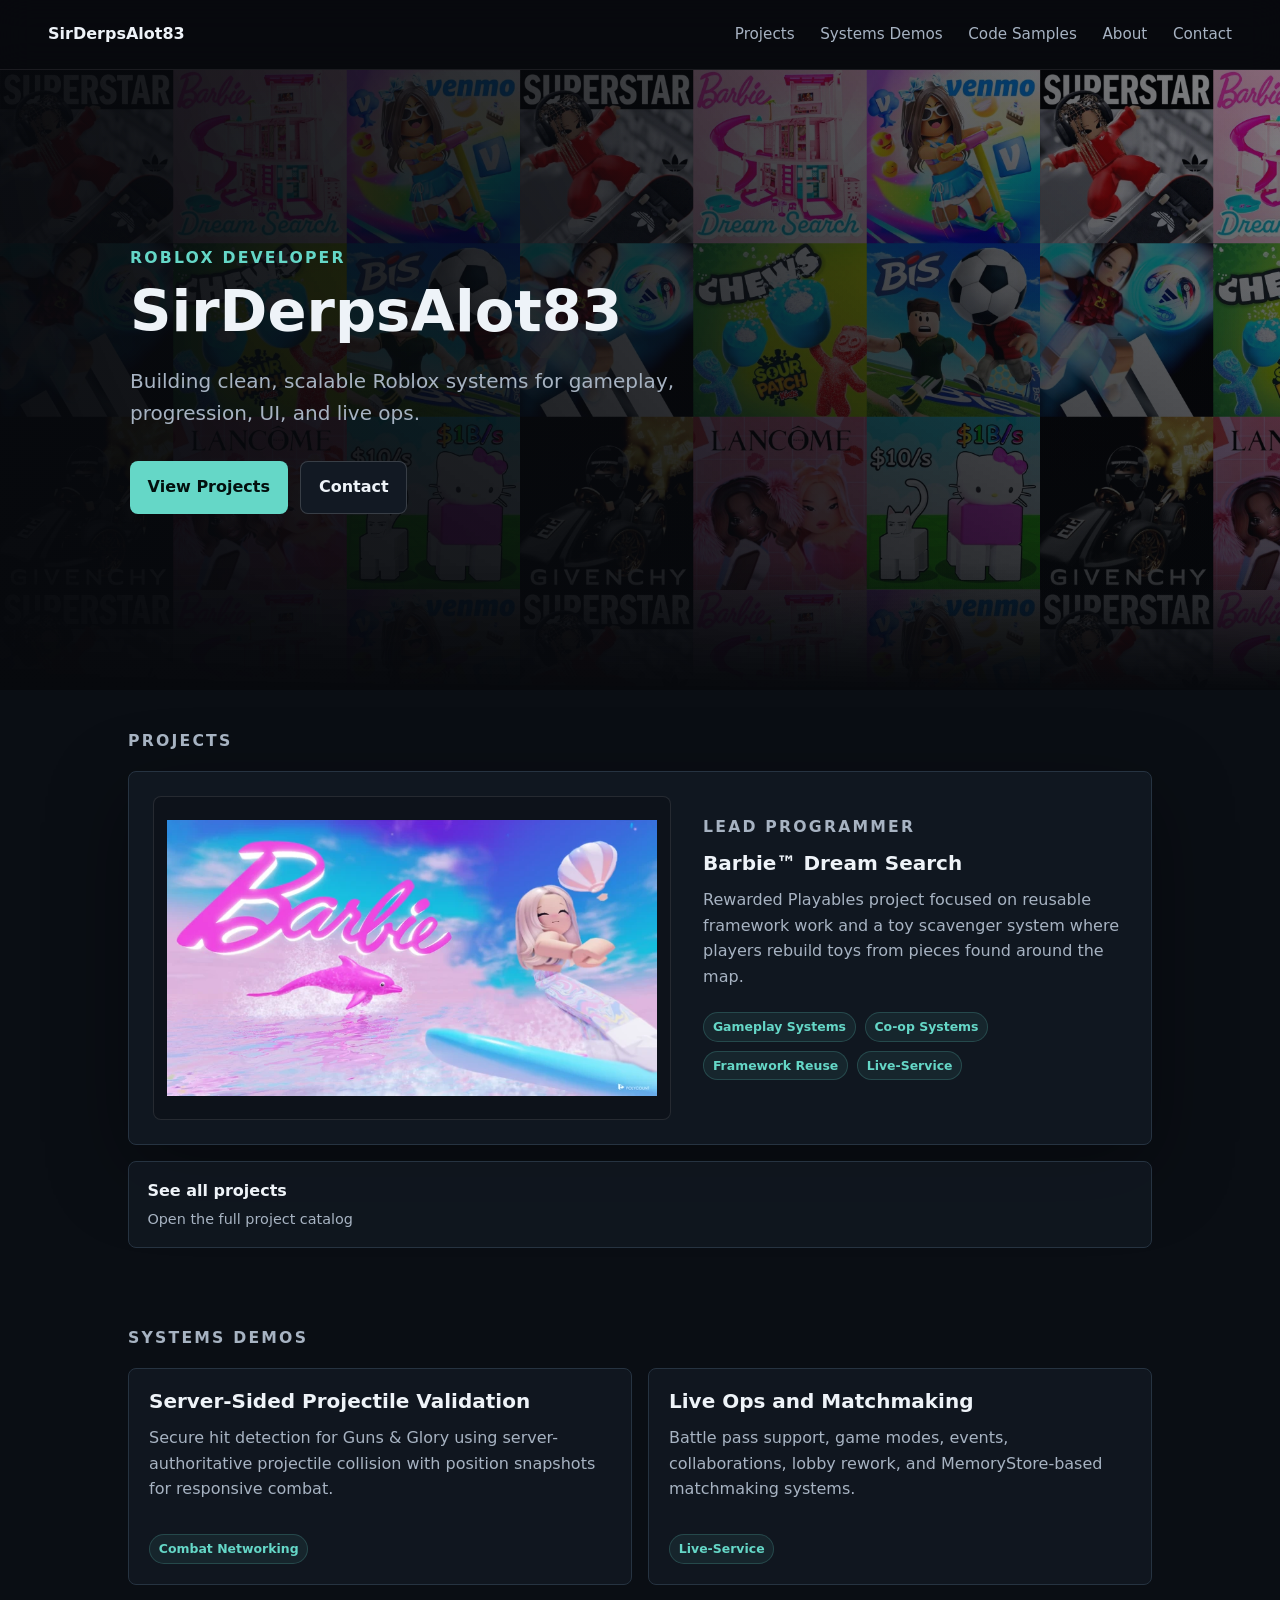
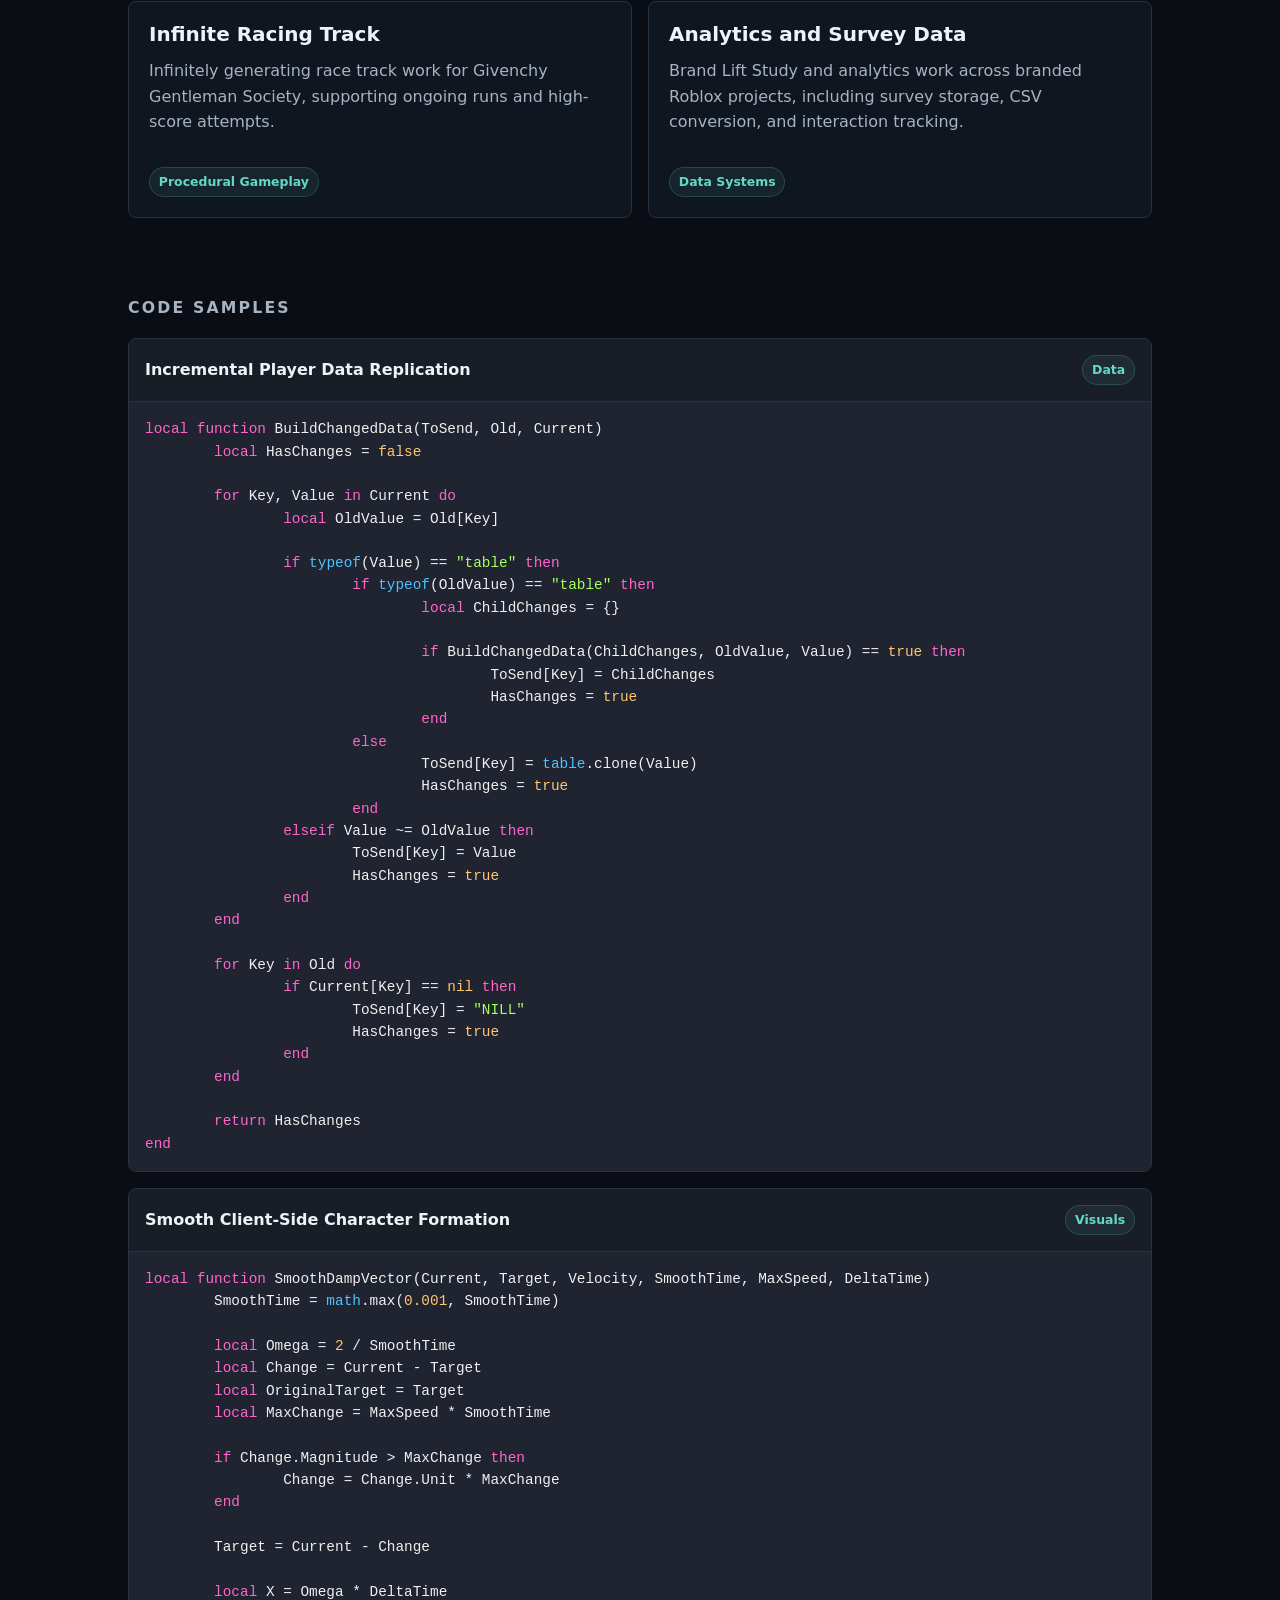
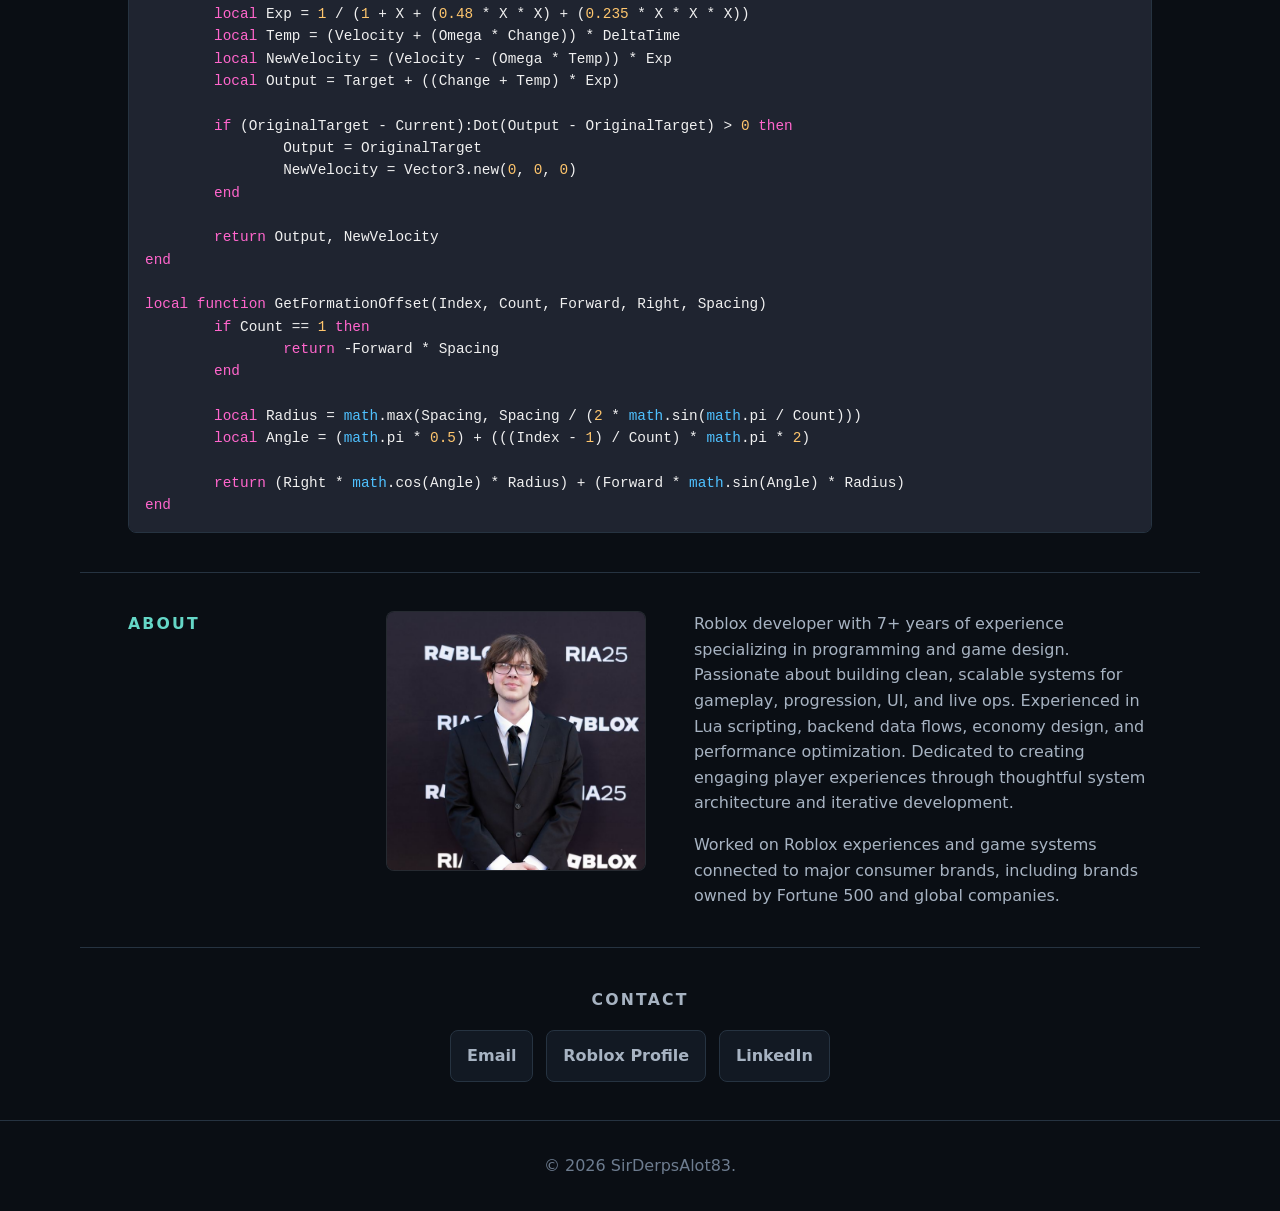
==== index.html @ 16635520 "Build website" ====
<!DOCTYPE html>
<html lang="en">
  <head>
    <meta charset="UTF-8" />
    <meta name="viewport" content="width=device-width, initial-scale=1.0" />
    <meta
      name="description"
      content="Building clean, scalable Roblox systems for gameplay, progression, UI, and live operations."
    />
    <title>SirDerpsAlot83 | Roblox Systems Programmer</title>
    <link rel="stylesheet" href="style.css" />
  </head>
  <body>
    <header class="site-header">
      <a class="brand" href="#top" aria-label="SirDerpsAlot83 home">
        <span>SirDerpsAlot83</span>
      </a>

      <button class="nav-toggle" type="button" aria-expanded="false" aria-controls="site-nav">
        <span class="sr-only">Toggle navigation</span>
        <span></span>
        <span></span>
        <span></span>
      </button>

      <nav id="site-nav" class="site-nav" aria-label="Primary navigation">
        <a href="projects/index.html">Projects</a>
        <a href="#systems">Systems Demos</a>
        <a href="#samples">Code Samples</a>
        <a href="#about">About</a>
        <a href="#contact">Contact</a>
      </nav>
    </header>

    <main id="top">
      <section class="hero section">
        <div class="hero-media" aria-hidden="true"></div>
        <div class="hero-content">
          <p class="eyebrow">Roblox Developer</p>
          <h1>SirDerpsAlot83</h1>
          <p class="hero-copy">
            Building clean, scalable Roblox systems for gameplay, progression, UI, and live ops.
          </p>
          <div class="hero-actions" aria-label="Primary links">
            <a class="button primary" href="projects/index.html">View Projects</a>
            <a class="button secondary" href="#contact">Contact</a>
          </div>
        </div>
      </section>

      <section id="projects" class="section content-section">
        <div class="section-heading">
          <p class="eyebrow">Projects</p>
        </div>

        <a
          class="project-entry project-click-card"
          href="projects/barbie-dream-search.html"
          aria-label="Open Barbie Dream Search project page"
        >
          <div class="project-image">
            <img
              src="assets/images/barbie.webp"
              alt="Icon for Barbie Dream Search"
              loading="lazy"
            />
          </div>
          <div class="project-content">
            <p class="eyebrow">Lead Programmer</p>
            <h3>Barbie&trade; Dream Search</h3>
            <p>
              Rewarded Playables project focused on reusable framework work and a toy scavenger system where players rebuild toys from pieces found around the map.
            </p>
            <ul class="tag-list" aria-label="Project focus areas">
              <li>Gameplay Systems</li>
              <li>Co-op Systems</li>
              <li>Framework Reuse</li>
              <li>Live-Service</li>
            </ul>
          </div>
        </a>

        <a class="all-projects-card project-click-card" href="projects/index.html">
          <span>See all projects</span>
          <small>Open the full project catalog</small>
        </a>
      </section>

      <section id="systems" class="section content-section">
        <div class="section-heading">
          <p class="eyebrow">Systems Demos</p>
        </div>

        <div class="demo-grid">
          <article class="demo-card">
            <h3>Server-Sided Projectile Validation</h3>
            <p>
              Secure hit detection for Guns &amp; Glory using server-authoritative projectile collision with position snapshots for responsive combat.
            </p>
            <span>Combat Networking</span>
          </article>
          <article class="demo-card">
            <h3>Live Ops and Matchmaking</h3>
            <p>
              Battle pass support, game modes, events, collaborations, lobby rework, and MemoryStore-based matchmaking systems.
            </p>
            <span>Live-Service</span>
          </article>
          <article class="demo-card">
            <h3>Infinite Racing Track</h3>
            <p>
              Infinitely generating race track work for Givenchy Gentleman Society, supporting ongoing runs and high-score attempts.
            </p>
            <span>Procedural Gameplay</span>
          </article>
          <article class="demo-card">
            <h3>Analytics and Survey Data</h3>
            <p>
              Brand Lift Study and analytics work across branded Roblox projects, including survey storage, CSV conversion, and interaction tracking.
            </p>
            <span>Data Systems</span>
          </article>
        </div>
      </section>

      <section id="samples" class="section content-section">
        <div class="section-heading">
          <p class="eyebrow">Code Samples</p>
        </div>

        <div class="sample-grid">
          <article class="code-panel">
            <div class="panel-heading">
              <h3>Incremental Player Data Replication</h3>
              <span>Data</span>
            </div>
            <pre><code>local function BuildChangedData(ToSend, Old, Current)
	local HasChanges = false

	for Key, Value in Current do
		local OldValue = Old[Key]

		if typeof(Value) == "table" then
			if typeof(OldValue) == "table" then
				local ChildChanges = {}

				if BuildChangedData(ChildChanges, OldValue, Value) == true then
					ToSend[Key] = ChildChanges
					HasChanges = true
				end
			else
				ToSend[Key] = table.clone(Value)
				HasChanges = true
			end
		elseif Value ~= OldValue then
			ToSend[Key] = Value
			HasChanges = true
		end
	end

	for Key in Old do
		if Current[Key] == nil then
			ToSend[Key] = "NILL"
			HasChanges = true
		end
	end

	return HasChanges
end</code></pre>
          </article>

          <article class="code-panel">
            <div class="panel-heading">
              <h3>Smooth Client-Side Character Formation</h3>
              <span>Visuals</span>
            </div>
            <pre><code>local function SmoothDampVector(Current, Target, Velocity, SmoothTime, MaxSpeed, DeltaTime)
	SmoothTime = math.max(0.001, SmoothTime)

	local Omega = 2 / SmoothTime
	local Change = Current - Target
	local OriginalTarget = Target
	local MaxChange = MaxSpeed * SmoothTime

	if Change.Magnitude > MaxChange then
		Change = Change.Unit * MaxChange
	end

	Target = Current - Change

	local X = Omega * DeltaTime
	local Exp = 1 / (1 + X + (0.48 * X * X) + (0.235 * X * X * X))
	local Temp = (Velocity + (Omega * Change)) * DeltaTime
	local NewVelocity = (Velocity - (Omega * Temp)) * Exp
	local Output = Target + ((Change + Temp) * Exp)

	if (OriginalTarget - Current):Dot(Output - OriginalTarget) > 0 then
		Output = OriginalTarget
		NewVelocity = Vector3.new(0, 0, 0)
	end

	return Output, NewVelocity
end

local function GetFormationOffset(Index, Count, Forward, Right, Spacing)
	if Count == 1 then
		return -Forward * Spacing
	end

	local Radius = math.max(Spacing, Spacing / (2 * math.sin(math.pi / Count)))
	local Angle = (math.pi * 0.5) + (((Index - 1) / Count) * math.pi * 2)

	return (Right * math.cos(Angle) * Radius) + (Forward * math.sin(Angle) * Radius)
end</code></pre>
          </article>
        </div>
      </section>

      <section id="about" class="section content-section split-section">
        <div>
          <p class="eyebrow">About</p>
        </div>
        <div class="about-image">
          <img
            src="assets/images/irlpfp.png"
            alt="Picture of me"
            loading="lazy"
          />
        </div>
        <div class="body-copy">
          <p>
            Roblox developer with 7+ years of experience specializing in programming and game design. Passionate about building clean, scalable systems for gameplay, progression, UI, and live ops. Experienced in Lua scripting, backend data flows, economy design, and performance optimization. Dedicated to creating engaging player experiences through thoughtful system architecture and iterative development.
          </p>
          <p>
            Worked on Roblox experiences and game systems connected to major consumer brands, including brands owned by Fortune 500 and global companies.
          </p>
        </div>
      </section>

      <section id="contact" class="section content-section contact-section">
        <div class="section-heading">
          <p class="eyebrow">Contact</p>
        </div>

        <div class="contact-links" aria-label="Contact links">
          <a href="mailto:kpageother@gmail.com">Email</a>
          <a href="https://www.roblox.com/users/5558304848/profile" rel="noreferrer">Roblox Profile</a>
          <a href="https://www.linkedin.com/in/keaton-page-a2a620313/" rel="noreferrer">LinkedIn</a>
        </div>
      </section>
    </main>

    <footer class="site-footer">
      <p>&copy; <span id="year">2026</span> SirDerpsAlot83.</p>
    </footer>

    <script src="script.js"></script>
  </body>
</html>
---- style.css ----
:root {
  color-scheme: dark;
  --bg: #07090d;
  --bg-soft: #0d121a;
  --panel: #121923;
  --panel-strong: #172331;
  --text: #eef3f8;
  --muted: #a7b3c2;
  --subtle: #6d7c8f;
  --line: #263341;
  --accent: #65d7c7;
  --accent-strong: #f3b35b;
  --shadow: 0 24px 80px rgba(0, 0, 0, 0.36);
  --max-width: 1120px;
}

* {
  box-sizing: border-box;
}

html {
  scroll-behavior: smooth;
}

body {
  margin: 0;
  background: #0a0e14;
  color: var(--text);
  font-family: Inter, ui-sans-serif, system-ui, -apple-system, BlinkMacSystemFont, "Segoe UI", sans-serif;
  line-height: 1.6;
}

img {
  display: block;
  max-width: 100%;
}

a {
  color: inherit;
  text-decoration: none;
}

.sr-only {
  position: absolute;
  width: 1px;
  height: 1px;
  padding: 0;
  margin: -1px;
  overflow: hidden;
  clip: rect(0, 0, 0, 0);
  white-space: nowrap;
  border: 0;
}

.site-header {
  position: sticky;
  top: 0;
  z-index: 20;
  display: flex;
  align-items: center;
  justify-content: space-between;
  gap: 1rem;
  width: 100%;
  padding: 1rem clamp(1rem, 4vw, 3rem);
  border-bottom: 1px solid rgba(255, 255, 255, 0.08);
  background: rgba(7, 9, 13, 0.86);
  backdrop-filter: blur(16px);
}

.brand {
  display: inline-flex;
  align-items: center;
  font-weight: 700;
  letter-spacing: 0;
}

.site-nav {
  display: flex;
  align-items: center;
  gap: clamp(0.8rem, 2vw, 1.6rem);
  color: var(--muted);
  font-size: 0.95rem;
}

.site-nav a {
  padding: 0.35rem 0;
  border-bottom: 1px solid transparent;
}

.site-nav a:hover,
.site-nav a:focus-visible {
  border-color: var(--accent);
  color: var(--text);
}

.nav-toggle {
  display: none;
  width: 2.5rem;
  height: 2.5rem;
  border: 1px solid var(--line);
  border-radius: 8px;
  background: var(--panel);
  color: var(--text);
}

.nav-toggle span:not(.sr-only) {
  display: block;
  width: 1.1rem;
  height: 2px;
  margin: 4px auto;
  background: currentColor;
}

.section {
  padding: clamp(1.75rem, 3vw, 2.75rem) clamp(1rem, 4vw, 3rem);
}

.hero {
  --hero-tile-size: 520px;
  position: relative;
  isolation: isolate;
  display: grid;
  min-height: min(620px, calc(100svh - 12.5rem));
  align-items: center;
  overflow: hidden;
  padding-top: clamp(2.25rem, 4vw, 4rem);
  padding-bottom: clamp(2.25rem, 4vw, 4rem);
}

.hero::after {
  position: absolute;
  right: 0;
  bottom: 0;
  left: 0;
  z-index: -1;
  height: 8rem;
  content: "";
  background: linear-gradient(180deg, transparent, var(--bg));
  pointer-events: none;
}

.hero-media {
  position: absolute;
  inset: 0;
  z-index: -2;
}

.hero-media::before {
  position: absolute;
  inset: calc(-1 * var(--hero-tile-size));
  content: "";
  background-image: url("assets/images/gameicons.png");
  background-position: 0 0;
  background-repeat: repeat;
  background-size: var(--hero-tile-size) var(--hero-tile-size);
  transform: translate3d(calc(-1 * var(--hero-tile-size)), calc(-1 * var(--hero-tile-size)), 0);
  animation: hero-icons-drift 70s linear infinite;
  backface-visibility: hidden;
  will-change: transform;
}

.hero-media::after {
  position: absolute;
  inset: 0;
  content: "";
  background:
    linear-gradient(90deg, rgba(7, 9, 13, 0.96) 0%, rgba(7, 9, 13, 0.8) 42%, rgba(7, 9, 13, 0.42) 100%),
    linear-gradient(180deg, rgba(7, 9, 13, 0.12) 0%, rgba(7, 9, 13, 0.76) 100%);
}

@keyframes hero-icons-drift {
  from {
    transform: translate3d(calc(-1 * var(--hero-tile-size)), calc(-1 * var(--hero-tile-size)), 0);
  }

  to {
    transform: translate3d(0, 0, 0);
  }
}

@media (prefers-reduced-motion: reduce) {
  .hero-media::before {
    animation: none;
    transform: none;
  }
}

.hero-content {
  position: relative;
  z-index: 1;
  width: min(920px, 100%);
  margin: 0 auto;
  transform: translateX(calc((min(1120px, 100vw) - min(920px, 100vw - 2rem)) / -4));
}

.eyebrow {
  margin: 0 0 0.75rem;
  color: var(--accent);
  font-size: 0.98rem;
  font-weight: 800;
  letter-spacing: 0.14em;
  text-transform: uppercase;
}

h1,
h2,
h3,
p {
  margin-top: 0;
}

h1 {
  max-width: 920px;
  margin-bottom: 1.4rem;
  font-size: clamp(2.55rem, 4.5vw, 4rem);
  line-height: 1.04;
  letter-spacing: 0;
}

h2 {
  margin-bottom: 1rem;
  font-size: clamp(2rem, 4vw, 3.15rem);
  line-height: 1.08;
  letter-spacing: 0;
}

h3 {
  margin-bottom: 0.7rem;
  font-size: 1.25rem;
  line-height: 1.25;
}

.hero-copy {
  max-width: 660px;
  color: var(--muted);
  font-size: clamp(1.05rem, 2vw, 1.25rem);
}

.hero-actions {
  display: flex;
  flex-wrap: wrap;
  gap: 0.8rem;
  margin-top: 2rem;
}

.button {
  display: inline-flex;
  align-items: center;
  justify-content: center;
  min-height: 2.85rem;
  padding: 0.8rem 1.1rem;
  border-radius: 8px;
  background-image: none;
  font-weight: 800;
}

.button.primary {
  background: var(--accent);
  background-image: none;
  color: #03100e;
}

.button.secondary {
  border: 1px solid rgba(255, 255, 255, 0.16);
  background: var(--panel);
  background-image: none;
  color: var(--text);
}

.content-section {
  width: min(var(--max-width), 100%);
  margin: 0 auto;
}

#projects {
  padding-top: clamp(2rem, 3vw, 2.75rem);
}

.section-heading {
  max-width: 720px;
  margin-bottom: 1.15rem;
}

.section-heading p,
.body-copy {
  color: var(--muted);
}

.section-heading p:last-child {
  margin-bottom: 0;
}

.project-entry {
  display: grid;
  grid-template-columns: minmax(0, 1.1fr) minmax(320px, 0.9fr);
  gap: clamp(1rem, 3vw, 2rem);
  align-items: center;
  padding: clamp(1rem, 2vw, 1.5rem);
  border: 1px solid var(--line);
  border-radius: 8px;
  background: rgba(18, 25, 35, 0.88);
  box-shadow: var(--shadow);
}

.all-projects-card {
  display: grid;
  gap: 0.25rem;
  margin-top: 1rem;
  padding: 1rem 1.15rem;
  border: 1px solid var(--line);
  border-radius: 8px;
  background: rgba(18, 25, 35, 0.72);
}

.all-projects-card span {
  color: var(--text);
  font-size: 1rem;
  font-weight: 800;
}

.all-projects-card small {
  color: var(--muted);
  font-size: 0.9rem;
}

.project-click-card {
  cursor: pointer;
  transition:
    border-color 160ms ease,
    background-color 160ms ease;
}

.project-click-card:hover,
.project-click-card:focus-visible {
  border-color: rgba(101, 215, 199, 0.55);
  background-color: rgba(18, 25, 35, 0.92);
}

.project-image {
  overflow: hidden;
  border-radius: 8px;
  border: 1px solid rgba(255, 255, 255, 0.1);
  background: var(--bg-soft);
  aspect-ratio: 16 / 10;
}

.project-image img {
  width: 100%;
  height: 100%;
  box-sizing: border-box;
  padding: 0.8rem;
  object-fit: contain;
}

.project-content p {
  color: var(--muted);
}

.tag-list {
  display: flex;
  flex-wrap: wrap;
  gap: 0.55rem;
  padding: 0;
  margin: 1.4rem 0;
  list-style: none;
}

.tag-list li,
.demo-card span,
.panel-heading span {
  display: inline-flex;
  align-items: center;
  min-height: 1.85rem;
  padding: 0.25rem 0.55rem;
  border: 1px solid rgba(101, 215, 199, 0.2);
  border-radius: 999px;
  background: rgba(101, 215, 199, 0.08);
  color: var(--accent);
  font-size: 0.78rem;
  font-weight: 800;
}

.text-link {
  display: inline-flex;
  color: var(--accent);
  font-weight: 800;
}

.text-link:hover,
.text-link:focus-visible {
  color: var(--accent-strong);
}

.link-row {
  display: flex;
  flex-wrap: wrap;
  gap: 1rem;
}

.demo-grid,
.sample-grid {
  display: grid;
  grid-template-columns: repeat(2, minmax(0, 1fr));
  gap: 1rem;
}

.sample-grid {
  grid-template-columns: 1fr;
}

.demo-card,
.code-panel {
  border: 1px solid var(--line);
  border-radius: 8px;
  background: rgba(18, 25, 35, 0.72);
}

.demo-card {
  min-height: 12rem;
  padding: 1.25rem;
}

.demo-card p {
  color: var(--muted);
}

.demo-card span {
  margin-top: 1rem;
}

.code-panel {
  overflow: hidden;
}

.panel-heading {
  display: flex;
  align-items: center;
  justify-content: space-between;
  gap: 1rem;
  padding: 1rem;
  border-bottom: 1px solid var(--line);
  background: rgba(255, 255, 255, 0.03);
}

.panel-heading h3 {
  margin: 0;
  font-size: 1rem;
}

pre {
  margin: 0;
  overflow-x: auto;
  padding: 1rem;
  background: #1f2430;
  color: #f0f0f0;
  font-size: 0.9rem;
  line-height: 1.55;
}

code {
  font-family: "Cascadia Code", Consolas, "SFMono-Regular", monospace;
}

.luau-keyword {
  color: #ff66cc;
}

.luau-builtin {
  color: #4fc1ff;
}

.luau-constant,
.luau-number {
  color: #ffc66d;
}

.luau-string {
  color: #a8ff60;
}

.luau-comment {
  color: #6a9955;
}

.split-section {
  display: grid;
  grid-template-columns: 0.55fr minmax(180px, 260px) 1.2fr;
  gap: clamp(1.25rem, 4vw, 3rem);
  align-items: start;
  border-top: 1px solid var(--line);
  border-bottom: 1px solid var(--line);
}

.about-image {
  overflow: hidden;
  width: min(100%, 260px);
  aspect-ratio: 1 / 1;
  border: 1px solid rgba(255, 255, 255, 0.1);
  border-radius: 8px;
  background: var(--bg-soft);
}

.about-image img {
  width: 100%;
  height: 100%;
  object-fit: cover;
}

.body-copy p:last-child {
  margin-bottom: 0;
}

.project-list-section {
  padding-top: clamp(2rem, 4vw, 3rem);
}

.page-back-link {
  display: inline-flex;
  margin-bottom: 0.85rem;
  font-size: 0.95rem;
}

.project-list {
  display: grid;
  grid-template-columns: 1fr;
  gap: 1rem;
  width: min(90vw, var(--max-width));
  margin: 0 auto;
}

.project-card {
  display: grid;
  grid-template-columns: minmax(0, 1.1fr) minmax(320px, 0.9fr);
  gap: clamp(1.5rem, 4vw, 3rem);
  align-items: center;
  border: 1px solid var(--line);
  border-radius: 8px;
  background: rgba(18, 25, 35, 0.72);
  padding: clamp(1rem, 2vw, 1.5rem);
}

.project-card-media {
  display: block;
  aspect-ratio: 16 / 10;
  overflow: hidden;
  border: 1px solid rgba(255, 255, 255, 0.1);
  border-radius: 8px;
  background: var(--bg-soft);
}

.project-card-media img {
  width: 100%;
  height: 100%;
  box-sizing: border-box;
  padding: 0.8rem;
  object-fit: contain;
}

.project-card-body {
  padding: 0;
}

.project-card-body p {
  color: var(--muted);
}

.project-meta {
  display: grid;
  gap: 0.7rem;
  margin: 1.2rem 0 0;
}

.project-meta div {
  display: grid;
  grid-template-columns: 5rem 1fr;
  gap: 0.75rem;
  padding-top: 0.7rem;
  border-top: 1px solid rgba(255, 255, 255, 0.08);
}

.project-meta dt {
  color: var(--subtle);
  font-size: 0.78rem;
  font-weight: 800;
  text-transform: uppercase;
}

.project-meta dd {
  margin: 0;
  color: var(--muted);
}

.project-detail-hero {
  position: relative;
  isolation: isolate;
  overflow: hidden;
  min-height: clamp(17rem, 36vw, 24rem);
  display: flex;
  flex-direction: column;
  justify-content: center;
  padding: clamp(2rem, 5vw, 4rem);
  border: 1px solid var(--line);
  border-radius: 8px;
  background: var(--bg-soft);
}

.project-hero-background {
  position: absolute;
  inset: 0;
  width: 100%;
  height: 100%;
  z-index: 0;
  object-fit: cover;
  opacity: 0.95;
  filter: blur(5px);
  transform: scale(1.04);
}

.project-detail-hero::after {
  content: "";
  position: absolute;
  inset: 0;
  z-index: 1;
  background: rgba(7, 10, 16, 0.34);
}

.project-detail-hero > :not(.project-hero-background) {
  position: relative;
  z-index: 2;
  max-width: 760px;
}

.project-detail-hero .eyebrow,
.project-detail-hero h1,
.project-detail-hero .hero-copy {
  -webkit-text-stroke: 0.03em rgba(0, 0, 0, 0.85);
  paint-order: stroke fill;
  text-shadow: 0 2px 10px rgba(0, 0, 0, 0.7);
}

.project-detail-hero .eyebrow,
.project-detail-hero .hero-copy {
  -webkit-text-stroke-width: 0.015em;
}

.project-back-row {
  padding-top: clamp(1.35rem, 2.5vw, 2rem);
  padding-bottom: clamp(0.75rem, 1.5vw, 1.1rem);
}

.project-back-row .text-link {
  display: inline-flex;
  padding: 0.2rem 0;
}

.project-detail-section {
  padding-top: clamp(1.5rem, 4vw, 3rem);
  padding-bottom: clamp(1.5rem, 4vw, 3rem);
}

.project-overview {
  display: grid;
  grid-template-columns: minmax(0, 1.2fr) minmax(18rem, 0.8fr);
  gap: clamp(1.5rem, 5vw, 4rem);
  padding: clamp(1.25rem, 3vw, 2rem);
  border: 1px solid var(--line);
  border-radius: 8px;
  background: rgba(18, 25, 35, 0.72);
}

.project-overview p {
  color: var(--muted);
}

.project-meta-large {
  align-content: start;
  margin: 0;
}

.detail-grid,
.media-grid {
  display: grid;
  grid-template-columns: repeat(2, minmax(0, 1fr));
  gap: 1rem;
}

.detail-card,
.media-card {
  border: 1px solid var(--line);
  border-radius: 8px;
  background: rgba(18, 25, 35, 0.72);
}

.detail-card {
  min-height: 13rem;
  padding: 1.25rem;
}

.detail-card p,
.media-card p {
  color: var(--muted);
}

.media-card {
  overflow: hidden;
}

.media-card img,
.media-slot,
.media-video {
  width: 100%;
  aspect-ratio: 16 / 10;
  object-fit: cover;
  background: var(--bg-soft);
}

.media-video {
  display: block;
  height: auto;
  border: 0;
}

.media-slot {
  display: grid;
  place-items: center;
  border-bottom: 1px solid var(--line);
  color: var(--accent);
  font-weight: 800;
  letter-spacing: 0.08em;
  text-transform: uppercase;
}

.media-card-body {
  padding: 1.25rem;
}

.contact-section {
  text-align: center;
}

.contact-section .section-heading {
  margin-right: auto;
  margin-left: auto;
}

.contact-links {
  display: flex;
  flex-wrap: wrap;
  justify-content: center;
  gap: 0.8rem;
}

.contact-links a {
  min-height: 2.75rem;
  padding: 0.75rem 1rem;
  border: 1px solid var(--line);
  border-radius: 8px;
  background: var(--panel);
  color: var(--muted);
  font-weight: 700;
}

.contact-links a:hover,
.contact-links a:focus-visible {
  border-color: rgba(101, 215, 199, 0.55);
  color: var(--text);
}

.site-footer {
  padding: 2rem clamp(1rem, 4vw, 3rem);
  border-top: 1px solid var(--line);
  color: var(--subtle);
  text-align: center;
}

.site-footer p {
  margin: 0;
}

@media (max-width: 820px) {
  .nav-toggle {
    display: inline-block;
  }

  .site-nav {
    position: absolute;
    top: 100%;
    right: 1rem;
    left: 1rem;
    display: none;
    flex-direction: column;
    align-items: stretch;
    padding: 0.85rem;
    border: 1px solid var(--line);
    border-radius: 8px;
    background: rgba(13, 18, 26, 0.98);
    box-shadow: var(--shadow);
  }

  .site-nav.is-open {
    display: flex;
  }

  .site-nav a {
    padding: 0.75rem;
  }

  .hero {
    --hero-tile-size: 360px;
    min-height: min(600px, calc(100svh - 9.5rem));
  }

  .hero-content {
    margin: 0;
    transform: none;
  }

  .hero-media::after {
    background:
      linear-gradient(180deg, rgba(7, 9, 13, 0.72), rgba(7, 9, 13, 0.92)),
      linear-gradient(90deg, rgba(7, 9, 13, 0.88), rgba(7, 9, 13, 0.42));
  }

  h1 {
    max-width: 14ch;
  }

  .project-entry,
  .project-card,
  .split-section,
  .project-overview {
    grid-template-columns: 1fr;
  }

  .demo-grid,
  .sample-grid,
  .detail-grid,
  .media-grid {
    grid-template-columns: 1fr;
  }
}

@media (max-width: 520px) {
  .hero {
    --hero-tile-size: 280px;
  }

  .site-header {
    padding: 0.8rem 1rem;
  }

  .section {
    padding-right: 1rem;
    padding-left: 1rem;
  }

  .hero-actions,
  .contact-links {
    flex-direction: column;
  }

  .button,
  .contact-links a {
    width: 100%;
  }

  .panel-heading {
    align-items: flex-start;
    flex-direction: column;
  }
}
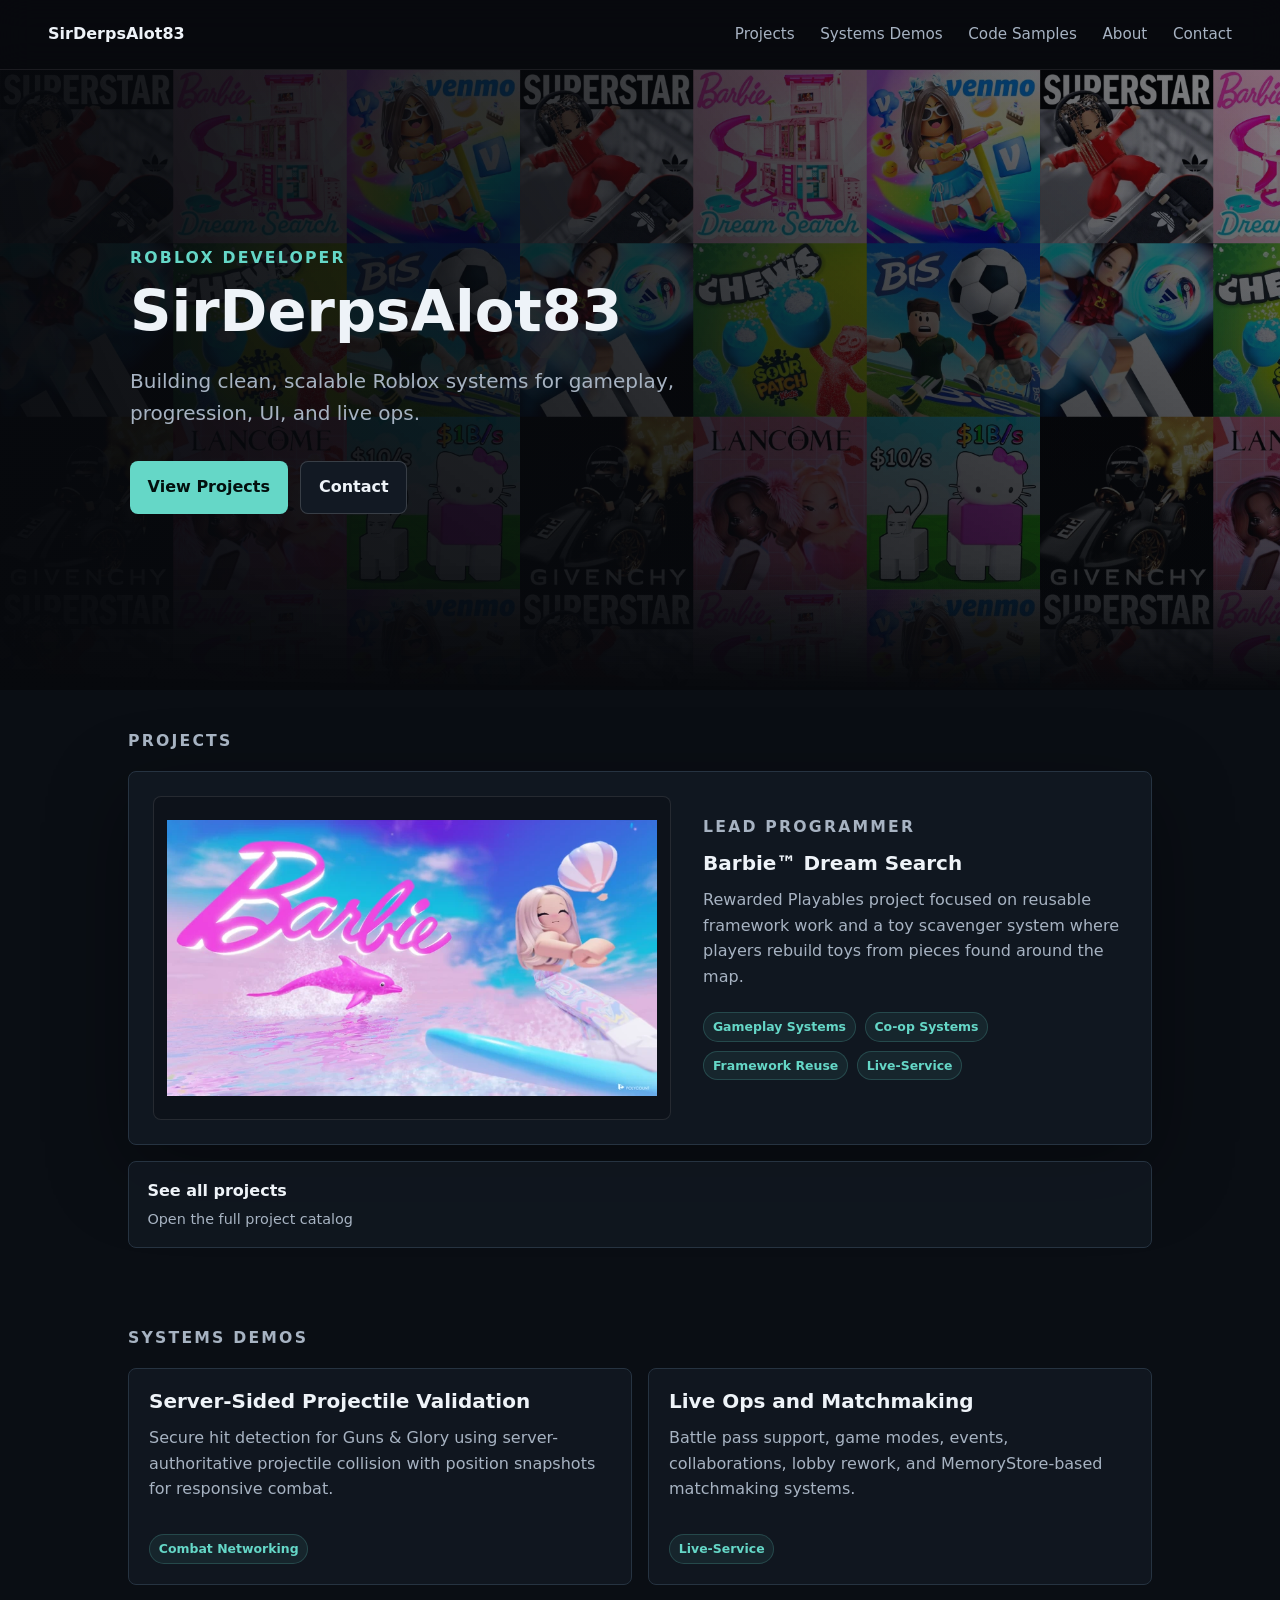
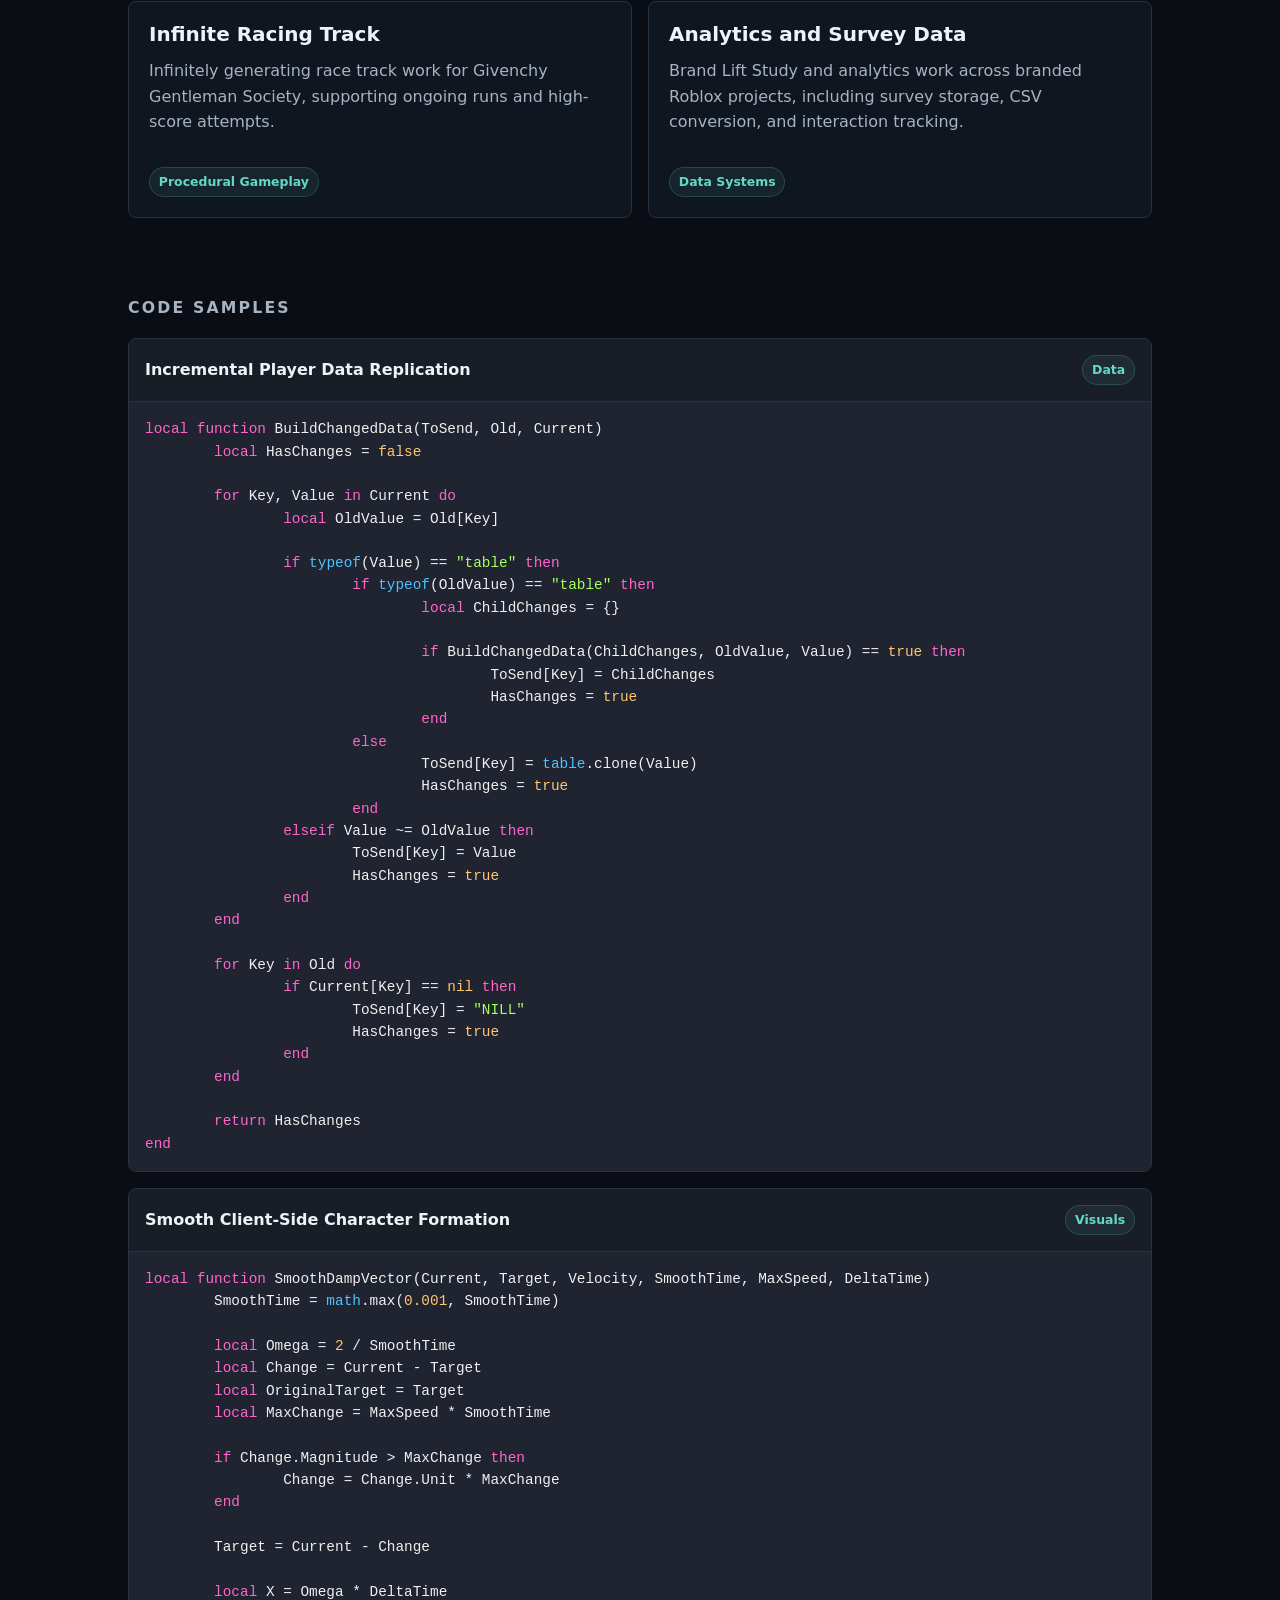
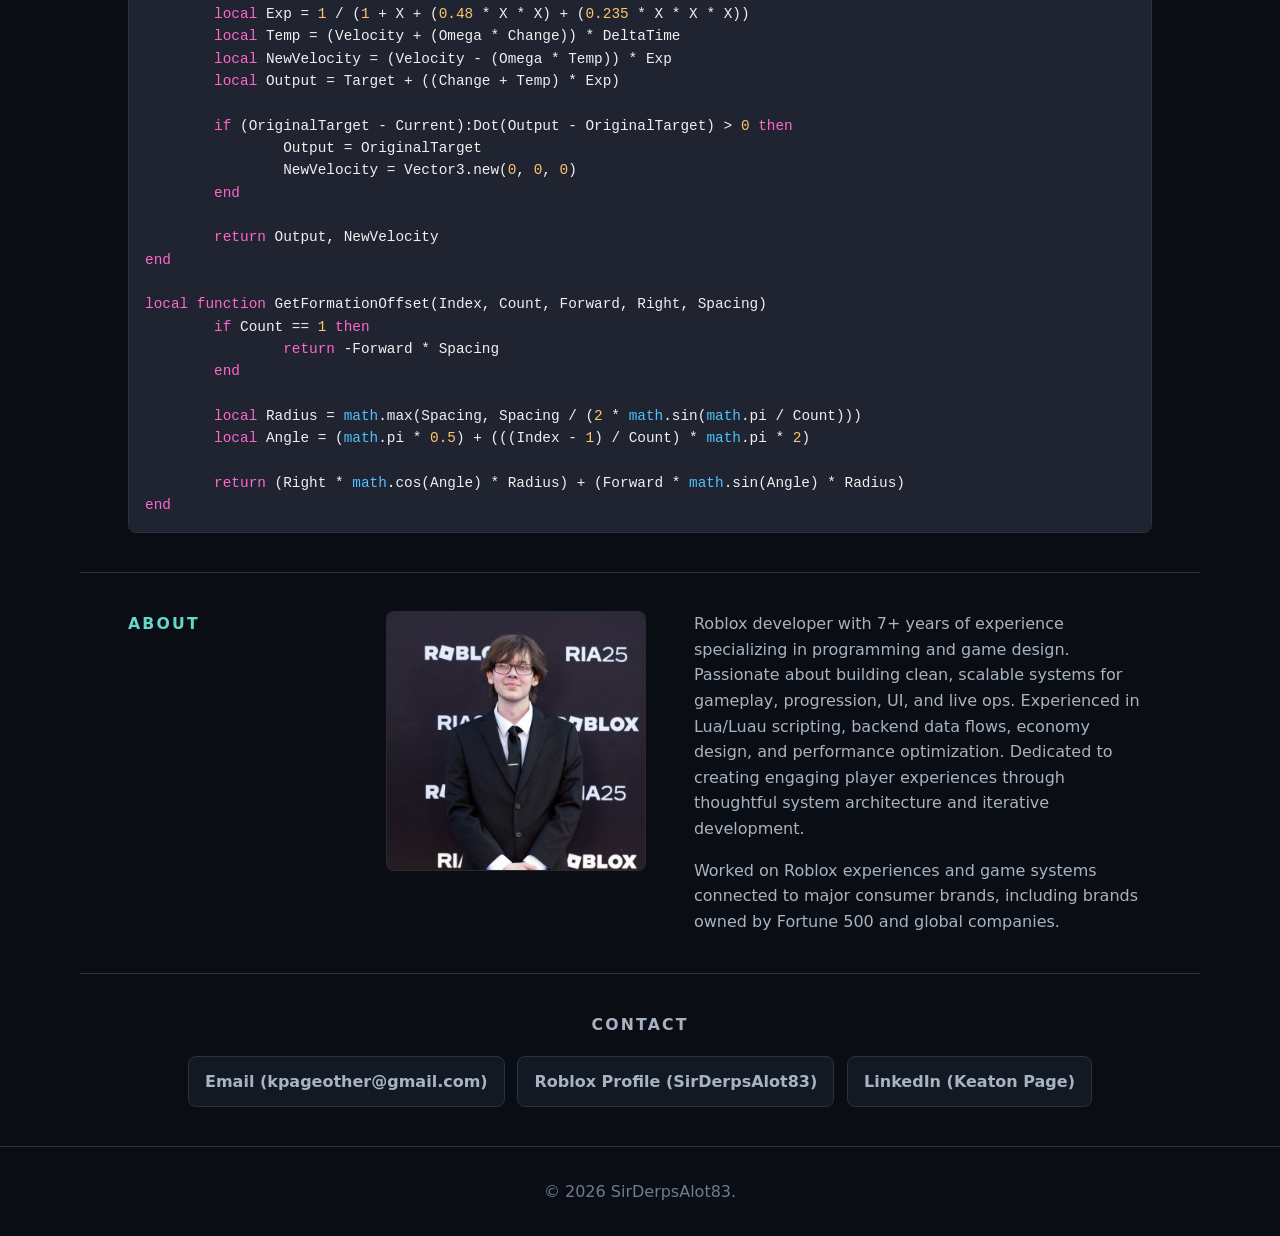
==== commit 063b3e2d: "Update" ====
--- a/index.html
+++ b/index.html
@@ -229,7 +229,7 @@
         </div>
         <div class="body-copy">
           <p>
-            Roblox developer with 7+ years of experience specializing in programming and game design. Passionate about building clean, scalable systems for gameplay, progression, UI, and live ops. Experienced in Lua scripting, backend data flows, economy design, and performance optimization. Dedicated to creating engaging player experiences through thoughtful system architecture and iterative development.
+            Roblox developer with 7+ years of experience specializing in programming and game design. Passionate about building clean, scalable systems for gameplay, progression, UI, and live ops. Experienced in Lua/Luau scripting, backend data flows, economy design, and performance optimization. Dedicated to creating engaging player experiences through thoughtful system architecture and iterative development.
           </p>
           <p>
             Worked on Roblox experiences and game systems connected to major consumer brands, including brands owned by Fortune 500 and global companies.
@@ -243,9 +243,9 @@
         </div>
 
         <div class="contact-links" aria-label="Contact links">
-          <a href="mailto:kpageother@gmail.com">Email</a>
-          <a href="https://www.roblox.com/users/5558304848/profile" rel="noreferrer">Roblox Profile</a>
-          <a href="https://www.linkedin.com/in/keaton-page-a2a620313/" rel="noreferrer">LinkedIn</a>
+          <a href="mailto:kpageother@gmail.com">Email (kpageother@gmail.com)</a>
+          <a href="https://www.roblox.com/users/5558304848/profile" rel="noreferrer">Roblox Profile (SirDerpsAlot83)</a>
+          <a href="https://www.linkedin.com/in/keaton-page-a2a620313/" rel="noreferrer">LinkedIn (Keaton Page)</a>
         </div>
       </section>
     </main>
--- a/style.css
+++ b/style.css
@@ -643,6 +643,13 @@
   -webkit-text-stroke-width: 0.015em;
 }
 
+.project-hero-actions {
+  display: flex;
+  flex-wrap: wrap;
+  gap: 0.8rem;
+  margin-top: 1.4rem;
+}
+
 .project-back-row {
   padding-top: clamp(1.35rem, 2.5vw, 2rem);
   padding-bottom: clamp(0.75rem, 1.5vw, 1.1rem);
